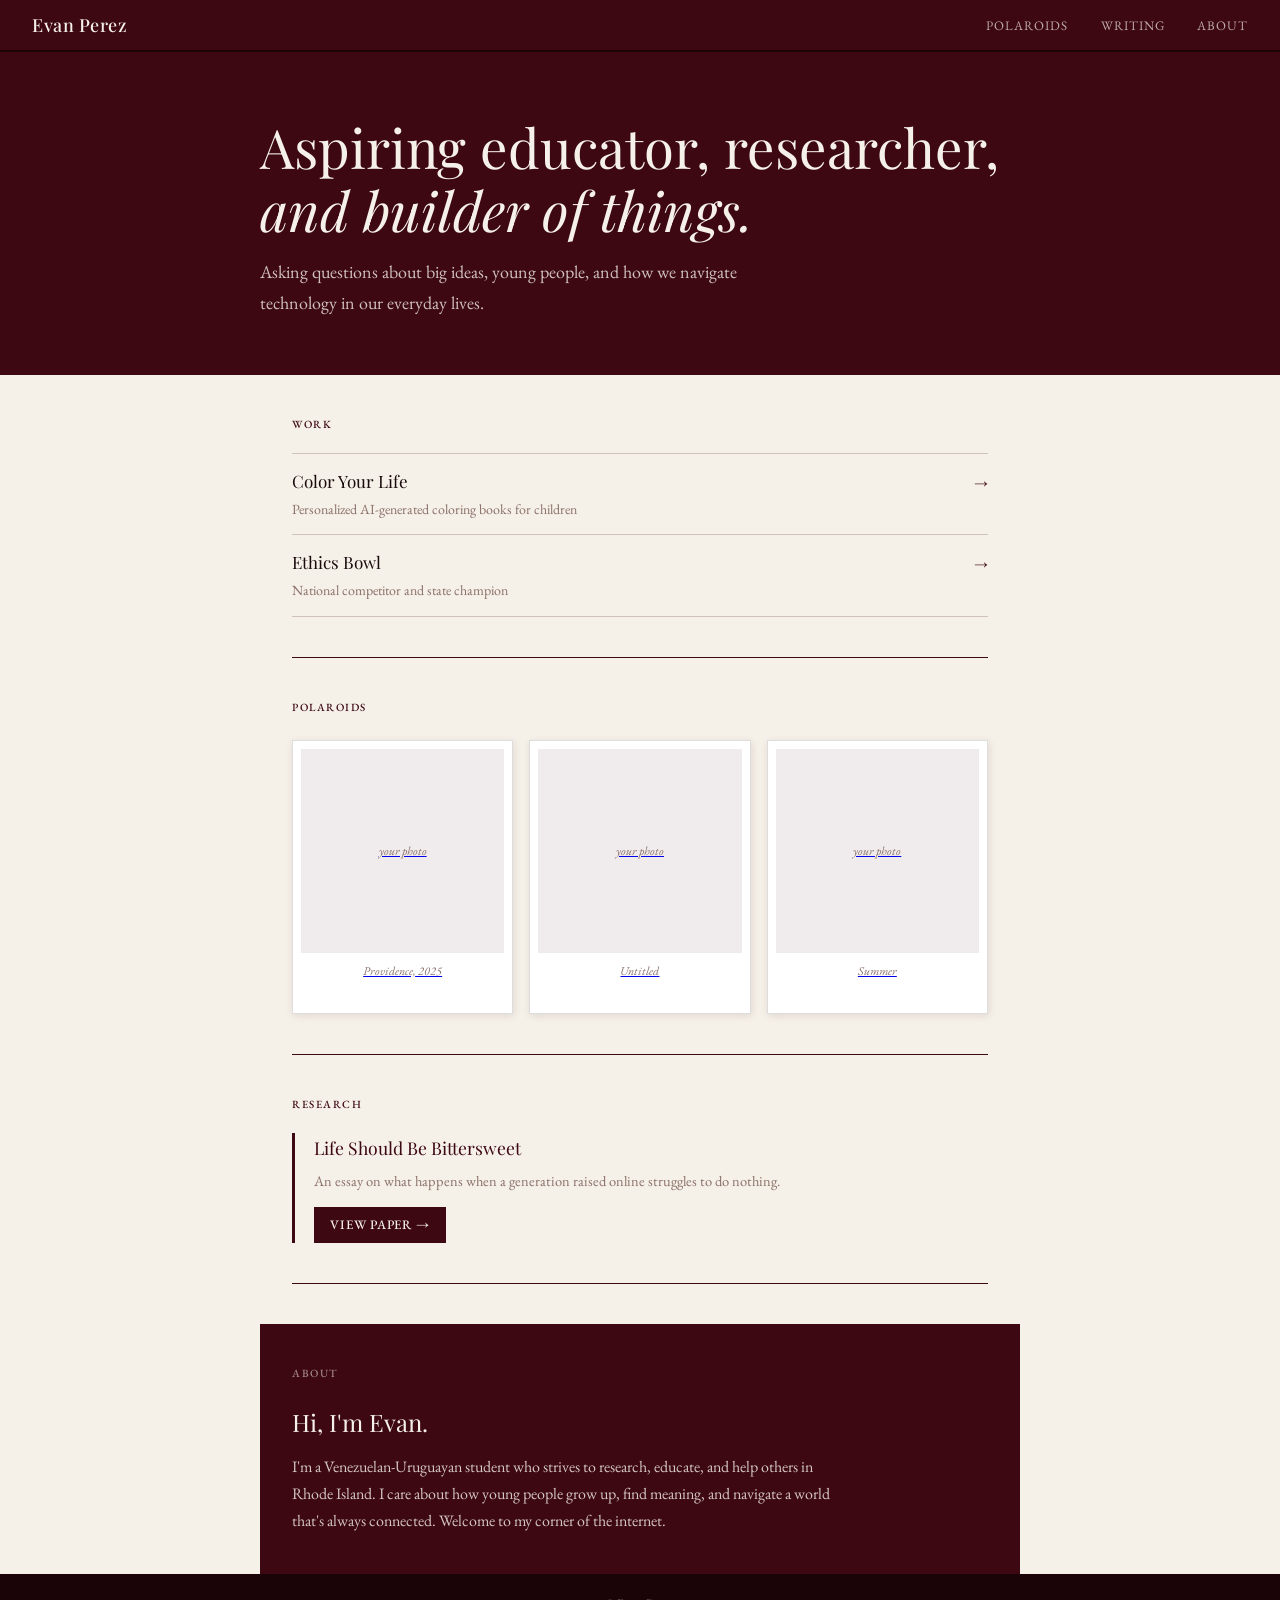
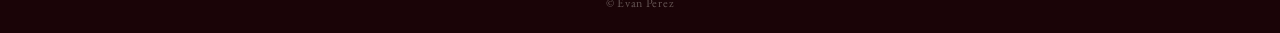
==== index.html @ b38a578d "Update index.html" ====
<!DOCTYPE html>
<html lang="en">
<head>
  <meta charset="UTF-8" />
  <meta name="viewport" content="width=device-width, initial-scale=1.0" />
  <title>Evan Perez</title>
  <link rel="preconnect" href="https://fonts.googleapis.com" />
  <link href="https://fonts.googleapis.com/css2?family=Playfair+Display:ital,wght@0,400;0,500;1,400&family=EB+Garamond:ital,wght@0,400;0,500;1,400&display=swap" rel="stylesheet" />
  <link rel="stylesheet" href="style.css" />
</head>
<body>

  <nav>
    <a href="index.html" class="wordmark">Evan Perez</a>
    <ul>
      <li><a href="polaroids.html">Polaroids</a></li>
      <li><a href="research.html">Writing</a></li>
      <li><a href="#about">About</a></li>
    </ul>
  </nav>

  <div class="hero">
    <div class="hero-inner">
      <h1>Aspiring educator, researcher,<br><em>and builder of things.</em></h1>
      <p>Asking questions about big ideas, young people, and how we navigate technology in our everyday lives.</p>
    </div>
  </div>

  <div class="page">

    <section>
      <div class="section-label">Work</div>
      <div class="project-list">
        <!-- Replace href with your Color Your Life domain, e.g. href="https://coloryourlife.com" -->
        <a class="project-item" href="https://coloryourlife.co" target="_blank">
          <div class="project-item-inner">
            <div class="proj-title">Color Your Life</div>
            <div class="proj-desc">Personalized AI-generated coloring books for children</div>
          </div>
          <span class="proj-arrow">→</span>
        </a>
        <!-- Replace href with a press article or news link about your Ethics Bowl win -->
        <a class="project-item" href="https://brownuniversityadvancement.cmail19.com/t/t-e-wjkktll-jyhyydwa-jh/" target="_blank">
          <div class="project-item-inner">
            <div class="proj-title">Ethics Bowl</div>
            <div class="proj-desc">National competitor and state champion</div>
          </div>
          <span class="proj-arrow">→</span>
        </a>
      </div>
    </section>

    <section>
      <div class="section-label">Polaroids</div>
      <div class="photo-grid">
        <!-- Replace these with your actual images: <img src="images/photo1.jpg" alt="caption"> -->
        <a href="polaroids.html">
          <div class="polaroid"><div class="placeholder">your photo</div><span>Providence, 2025</span></div>
        </a>
        <a href="polaroids.html">
          <div class="polaroid"><div class="placeholder">your photo</div><span>Untitled</span></div>
        </a>
        <a href="polaroids.html">
          <div class="polaroid"><div class="placeholder">your photo</div><span>Summer</span></div>
        </a>
      </div>
    </section>

    <section>
      <div class="section-label">Research</div>
      <div class="paper-block">
        <h3>Life Should Be Bittersweet</h3>
        <p>An essay on what happens when a generation raised online struggles to do nothing.</p>
        <a class="read-link" href="research.html">View paper →</a>
      </div>
    </section>

    <section id="about" style="padding-bottom: 0; border-bottom: none;">
      <div class="about-section">
        <div class="section-label">About</div>
        <h2>Hi, I'm Evan.</h2>
        <p>I'm a Venezuelan-Uruguayan student who strives to research, educate, and help others in Rhode Island. I care about how young people grow up, find meaning, and navigate a world that's always connected. Welcome to my corner of the internet.</p>
      </div>
    </section>

  </div>

  <footer>© Evan Perez</footer>

</body>
</html>
---- style.css ----
*, *::before, *::after { box-sizing: border-box; margin: 0; padding: 0; }

:root {
  --cream: #F5F0E8;
  --maroon: #3D0812;
  --maroon-mid: #5C1020;
  --maroon-light: #7A1A2E;
  --ink: #1A0A0C;
  --muted: #8A7068;
  --rule: 1.5px solid var(--maroon);
}

body {
  font-family: 'EB Garamond', Georgia, serif;
  background: var(--cream);
  color: var(--ink);
  font-size: 16px;
  line-height: 1.7;
}

/* NAV */
nav {
  background: var(--maroon);
  color: var(--cream);
  padding: 0 2rem;
  display: flex;
  align-items: center;
  justify-content: space-between;
  height: 52px;
  border-bottom: 2px solid #1A0408;
}

nav .wordmark {
  font-family: 'Playfair Display', Georgia, serif;
  font-size: 18px;
  font-weight: 500;
  letter-spacing: 0.03em;
  color: var(--cream);
  text-decoration: none;
}

nav ul {
  list-style: none;
  display: flex;
  gap: 2rem;
}

nav ul li a {
  color: rgba(245,240,232,0.7);
  text-decoration: none;
  font-size: 13px;
  letter-spacing: 0.08em;
  text-transform: uppercase;
  font-family: 'EB Garamond', serif;
  transition: color 0.15s;
}

nav ul li a:hover,
nav ul li a.active { color: var(--cream); }

/* HERO */
.hero {
  background: var(--maroon);
  color: var(--cream);
  padding: 4rem 2rem 3.5rem;
  border-bottom: var(--rule);
}

.hero-inner {
  max-width: 760px;
  margin: 0 auto;
}

.hero h1 {
  font-family: 'Playfair Display', Georgia, serif;
  font-size: clamp(2.2rem, 5vw, 3.4rem);
  font-weight: 400;
  line-height: 1.15;
  margin-bottom: 1rem;
}

.hero p {
  font-size: 18px;
  color: rgba(245,240,232,0.8);
  max-width: 520px;
  line-height: 1.7;
}

/* PAGE HEADER (inner pages) */
.page-header {
  background: var(--maroon);
  color: var(--cream);
  padding: 2.5rem 2rem;
  border-bottom: var(--rule);
}

.page-header-inner {
  max-width: 760px;
  margin: 0 auto;
}

.page-header h1 {
  font-family: 'Playfair Display', Georgia, serif;
  font-size: clamp(1.8rem, 4vw, 2.6rem);
  font-weight: 400;
  line-height: 1.2;
}

.page-header p {
  font-size: 16px;
  color: rgba(245,240,232,0.75);
  margin-top: 0.5rem;
  max-width: 480px;
}

/* MAIN LAYOUT */
.page {
  max-width: 760px;
  margin: 0 auto;
  padding: 0 2rem;
}

/* SECTIONS */
section {
  padding: 2.5rem 0;
  border-bottom: var(--rule);
}

section:last-child { border-bottom: none; }

.section-label {
  font-size: 11px;
  letter-spacing: 0.14em;
  text-transform: uppercase;
  color: var(--maroon);
  font-family: 'EB Garamond', serif;
  font-weight: 500;
  margin-bottom: 1.2rem;
}

section h2 {
  font-family: 'Playfair Display', Georgia, serif;
  font-size: 1.5rem;
  font-weight: 400;
  margin-bottom: 0.6rem;
  color: var(--maroon);
}

section p {
  color: var(--ink);
  font-size: 16px;
  max-width: 580px;
}

/* PROJECT LIST */
.project-list {
  display: flex;
  flex-direction: column;
  margin-top: 1rem;
}

.project-item {
  display: flex;
  align-items: baseline;
  justify-content: space-between;
  padding: 0.8rem 0;
  border-bottom: 0.5px solid rgba(61,8,18,0.2);
  text-decoration: none;
  color: var(--ink);
  transition: color 0.15s;
}

.project-item:first-child { border-top: 0.5px solid rgba(61,8,18,0.2); }
.project-item:hover { color: var(--maroon); }

.project-item .proj-title {
  font-family: 'Playfair Display', serif;
  font-size: 17px;
}

.project-item .proj-desc {
  font-size: 14px;
  color: var(--muted);
  margin-top: 2px;
}

.project-item .proj-arrow {
  font-size: 14px;
  color: var(--maroon);
  flex-shrink: 0;
  margin-left: 1rem;
}

.project-item-inner { flex: 1; }

/* POLAROID GRID */
.photo-grid {
  display: grid;
  grid-template-columns: repeat(3, 1fr);
  gap: 16px;
  margin-top: 1.5rem;
}

.polaroid {
  background: #fff;
  padding: 8px 8px 32px;
  border: 0.5px solid #ddd;
  box-shadow: 1px 2px 8px rgba(61,8,18,0.1);
}

.polaroid img {
  width: 100%;
  aspect-ratio: 1;
  object-fit: cover;
  display: block;
}

.polaroid .placeholder {
  width: 100%;
  aspect-ratio: 1;
  background: rgba(61,8,18,0.08);
  display: flex;
  align-items: center;
  justify-content: center;
  font-size: 12px;
  color: var(--muted);
  font-style: italic;
}

.polaroid span {
  display: block;
  text-align: center;
  font-size: 12px;
  color: var(--muted);
  margin-top: 8px;
  font-style: italic;
}

/* PAPER BLOCK */
.paper-block {
  margin-top: 1.2rem;
  border-left: 3px solid var(--maroon);
  padding-left: 1.2rem;
}

.paper-block h3 {
  font-family: 'Playfair Display', serif;
  font-size: 1.1rem;
  font-weight: 400;
  margin-bottom: 0.4rem;
  color: var(--maroon);
}

.paper-block p {
  font-size: 14.5px;
  color: var(--muted);
  margin-bottom: 0.8rem;
}

.paper-block .meta {
  font-size: 12px;
  color: var(--muted);
  letter-spacing: 0.04em;
  margin-bottom: 0.8rem;
}

.read-link {
  display: inline-block;
  font-size: 13px;
  letter-spacing: 0.06em;
  text-transform: uppercase;
  color: var(--cream);
  background: var(--maroon);
  text-decoration: none;
  font-weight: 500;
  padding: 0.45rem 1rem;
}

.read-link:hover { background: var(--maroon-mid); }

/* ABOUT BLOCK */
.about-section {
  background: var(--maroon);
  color: var(--cream);
  margin: 0 -2rem;
  padding: 2.5rem 2rem;
}

.about-section .section-label { color: rgba(245,240,232,0.55); }

.about-section h2 {
  color: var(--cream);
  font-family: 'Playfair Display', serif;
  font-size: 1.5rem;
  font-weight: 400;
  margin-bottom: 0.6rem;
}

.about-section p {
  color: rgba(245,240,232,0.82);
  max-width: 560px;
}

/* FOOTER */
footer {
  background: #1A0408;
  color: rgba(245,240,232,0.35);
  text-align: center;
  font-size: 12px;
  letter-spacing: 0.06em;
  padding: 1.2rem 2rem;
}

/* WORK PAGE */
.work-block {
  padding: 2rem 0;
  border-bottom: var(--rule);
}

.work-block:last-child { border-bottom: none; }

.work-block h2 {
  font-family: 'Playfair Display', serif;
  font-size: 1.4rem;
  font-weight: 400;
  color: var(--maroon);
  margin-bottom: 0.5rem;
}

.work-block .tag {
  display: inline-block;
  font-size: 11px;
  letter-spacing: 0.1em;
  text-transform: uppercase;
  color: var(--maroon);
  border: 0.5px solid var(--maroon);
  padding: 2px 8px;
  margin-bottom: 0.8rem;
}

.work-block p {
  font-size: 16px;
  max-width: 580px;
  margin-bottom: 1rem;
  color: var(--ink);
}

.work-link {
  font-size: 13px;
  letter-spacing: 0.06em;
  text-transform: uppercase;
  color: var(--maroon);
  text-decoration: none;
  font-weight: 500;
}

.work-link:hover { text-decoration: underline; }
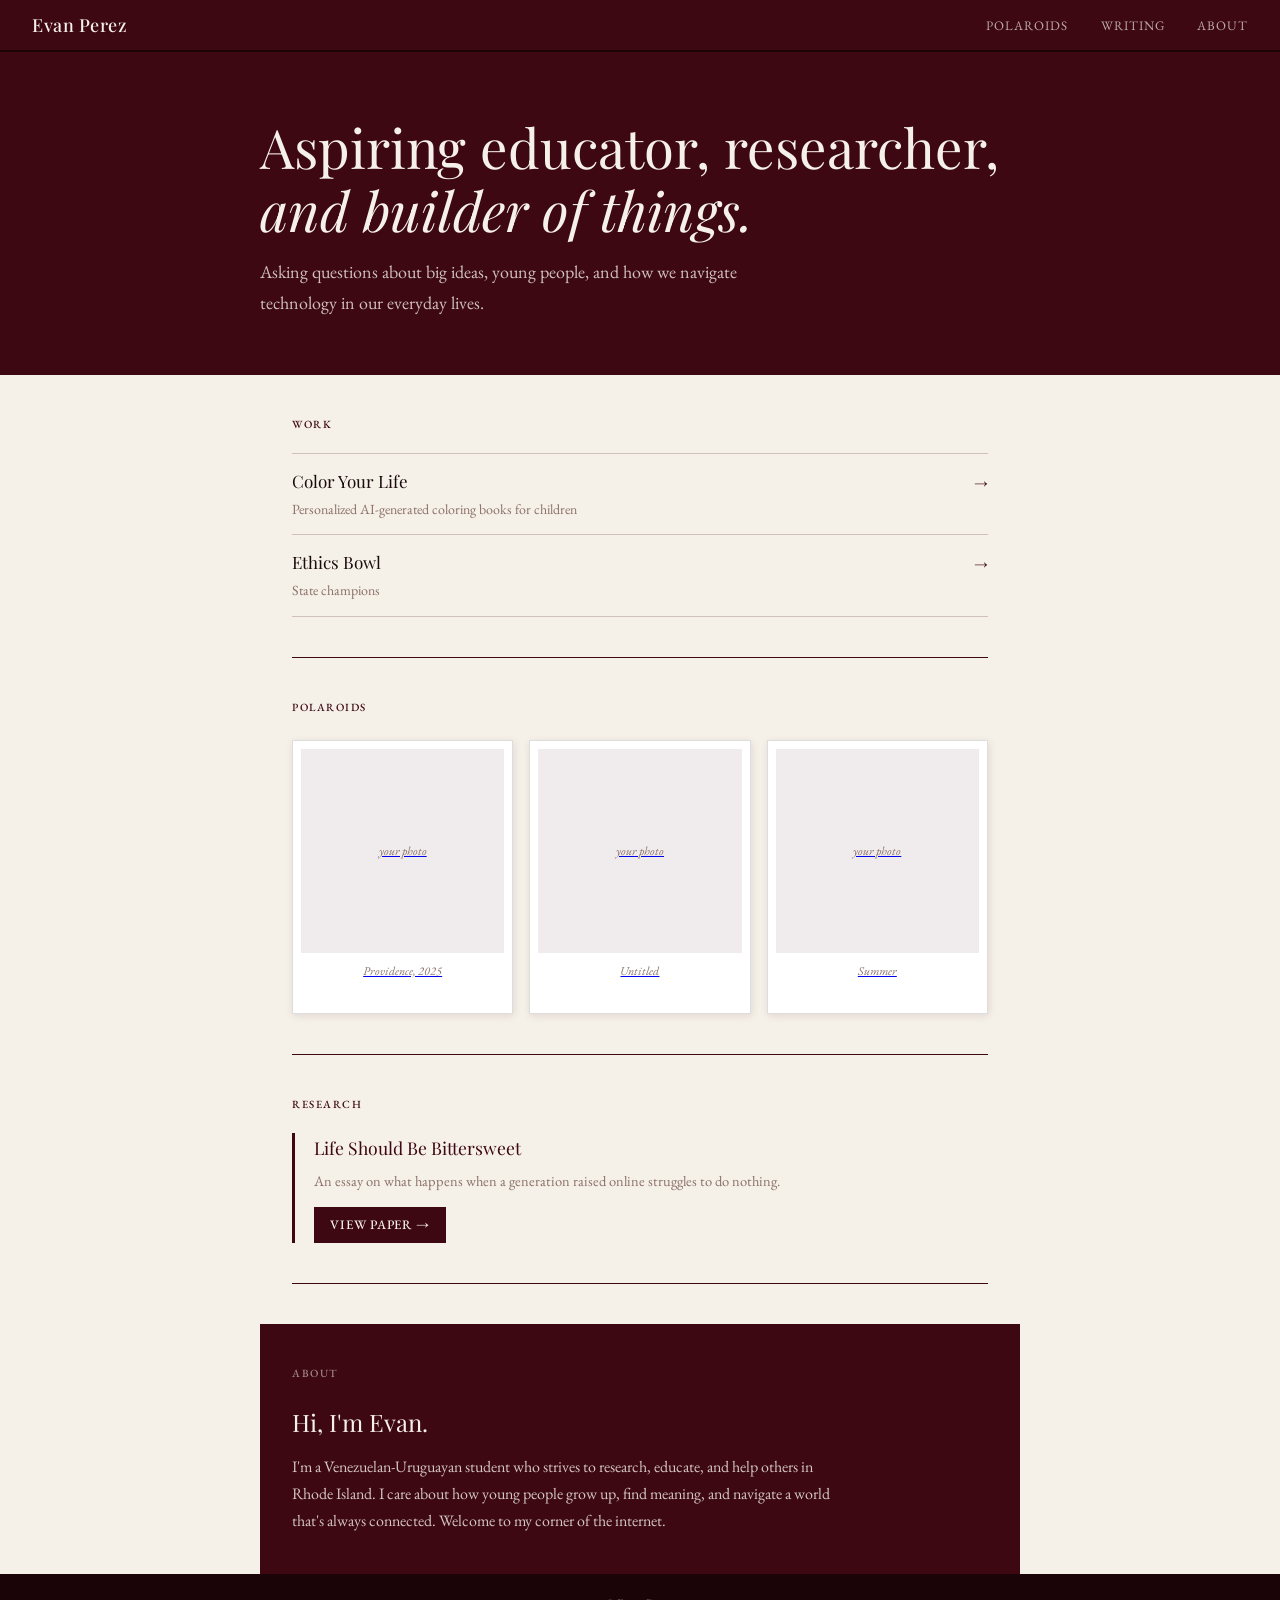
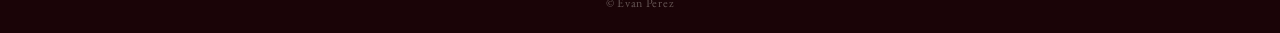
==== commit 87847e26: "Update project description for Ethics Bowl" ====
--- a/index.html
+++ b/index.html
@@ -43,7 +43,7 @@
         <a class="project-item" href="https://brownuniversityadvancement.cmail19.com/t/t-e-wjkktll-jyhyydwa-jh/" target="_blank">
           <div class="project-item-inner">
             <div class="proj-title">Ethics Bowl</div>
-            <div class="proj-desc">National competitor and state champion</div>
+            <div class="proj-desc">State champions</div>
           </div>
           <span class="proj-arrow">→</span>
         </a>
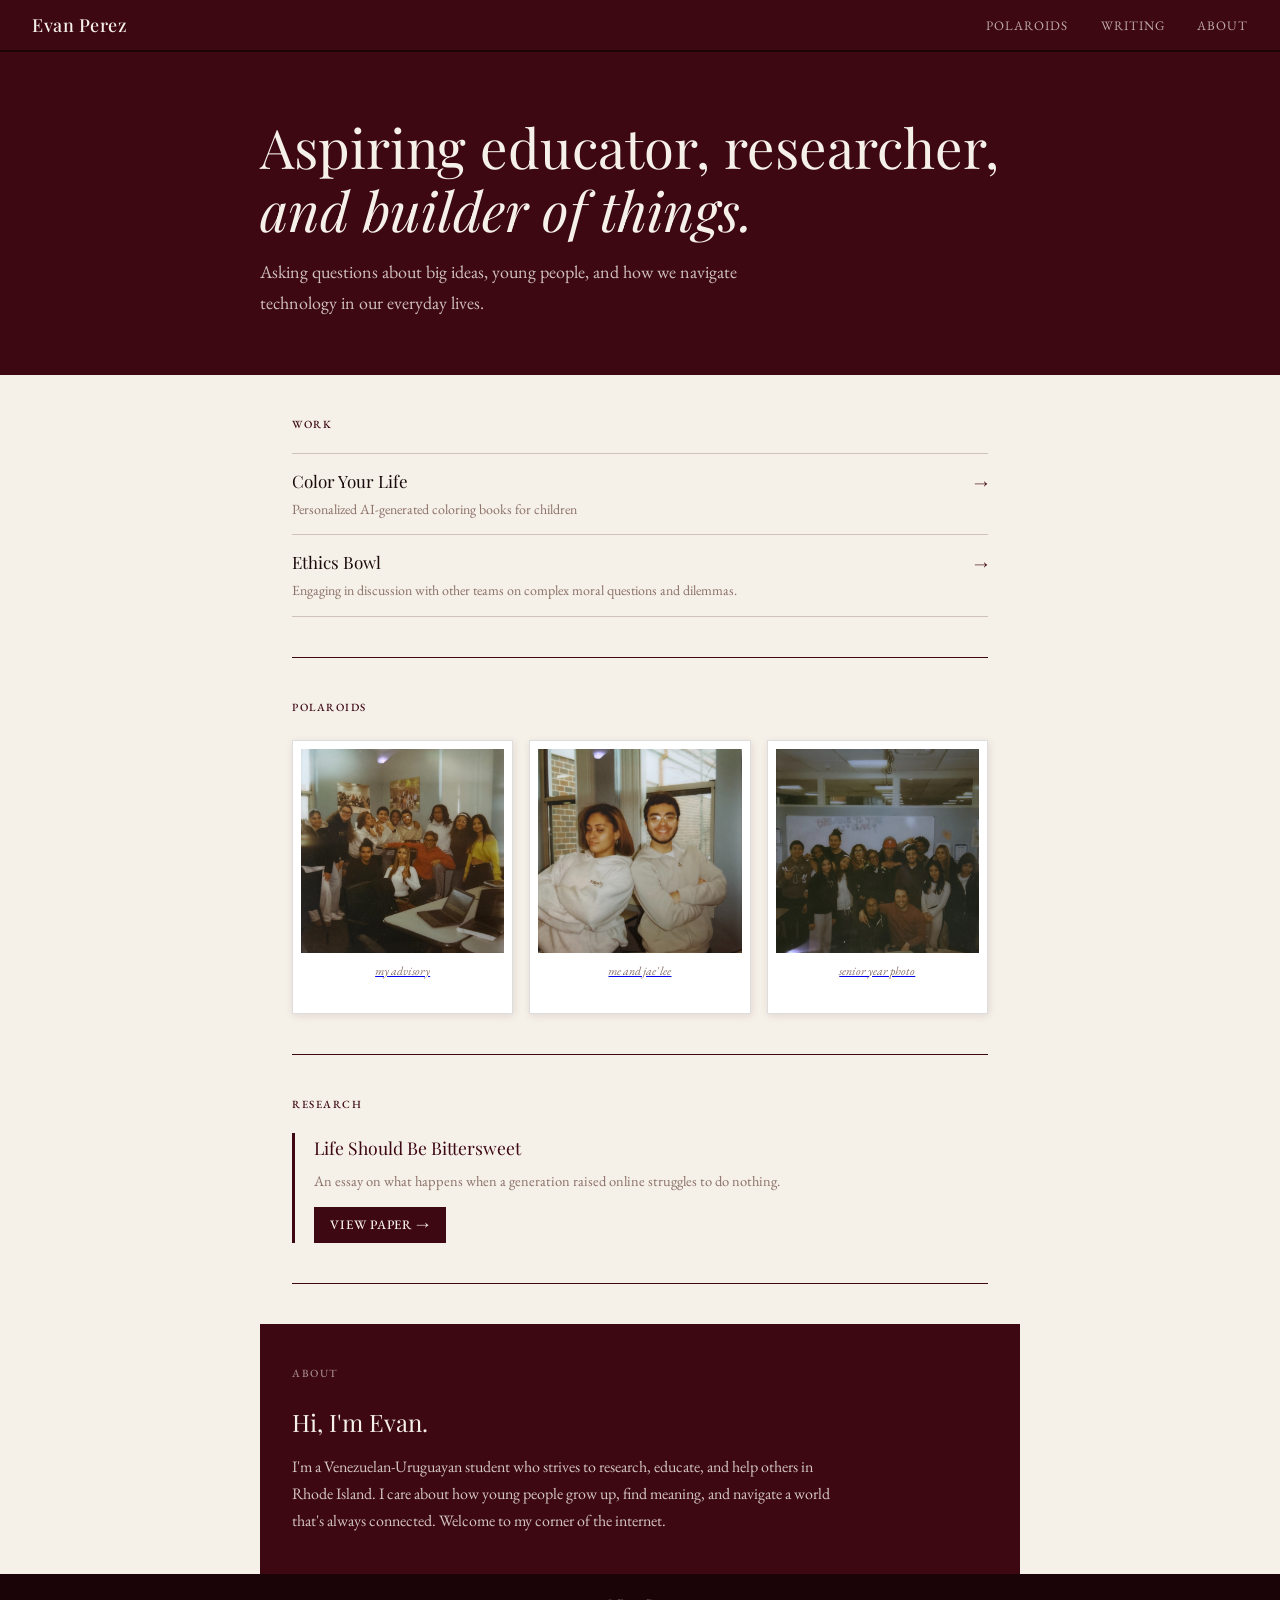
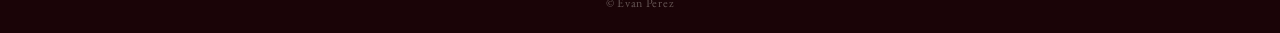
==== commit e4163bc6: "Update project description and polaroid images" ====
--- a/index.html
+++ b/index.html
@@ -43,7 +43,7 @@
         <a class="project-item" href="https://brownuniversityadvancement.cmail19.com/t/t-e-wjkktll-jyhyydwa-jh/" target="_blank">
           <div class="project-item-inner">
             <div class="proj-title">Ethics Bowl</div>
-            <div class="proj-desc">State champions</div>
+            <div class="proj-desc">Engaging in discussion with other teams on complex moral questions and dilemmas.</div>
           </div>
           <span class="proj-arrow">→</span>
         </a>
@@ -55,13 +55,13 @@
       <div class="photo-grid">
         <!-- Replace these with your actual images: <img src="images/photo1.jpg" alt="caption"> -->
         <a href="polaroids.html">
-          <div class="polaroid"><div class="placeholder">your photo</div><span>Providence, 2025</span></div>
+          <div class="polaroid"><img src="polaroids/advisory.JPG" alt="advisory"><span>my advisory</span></div>
         </a>
         <a href="polaroids.html">
-          <div class="polaroid"><div class="placeholder">your photo</div><span>Untitled</span></div>
+          <div class="polaroid"><img src="polaroids/jaelee & evan.JPG" alt="jae lee & evan"><span>me and jae' lee</span></div>
         </a>
         <a href="polaroids.html">
-          <div class="polaroid"><div class="placeholder">your photo</div><span>Summer</span></div>
+          <div class="polaroid"><img src="polaroids/advisory photo.JPG" alt="advisory photo"><span>senior year photo</span></div>
         </a>
       </div>
     </section>
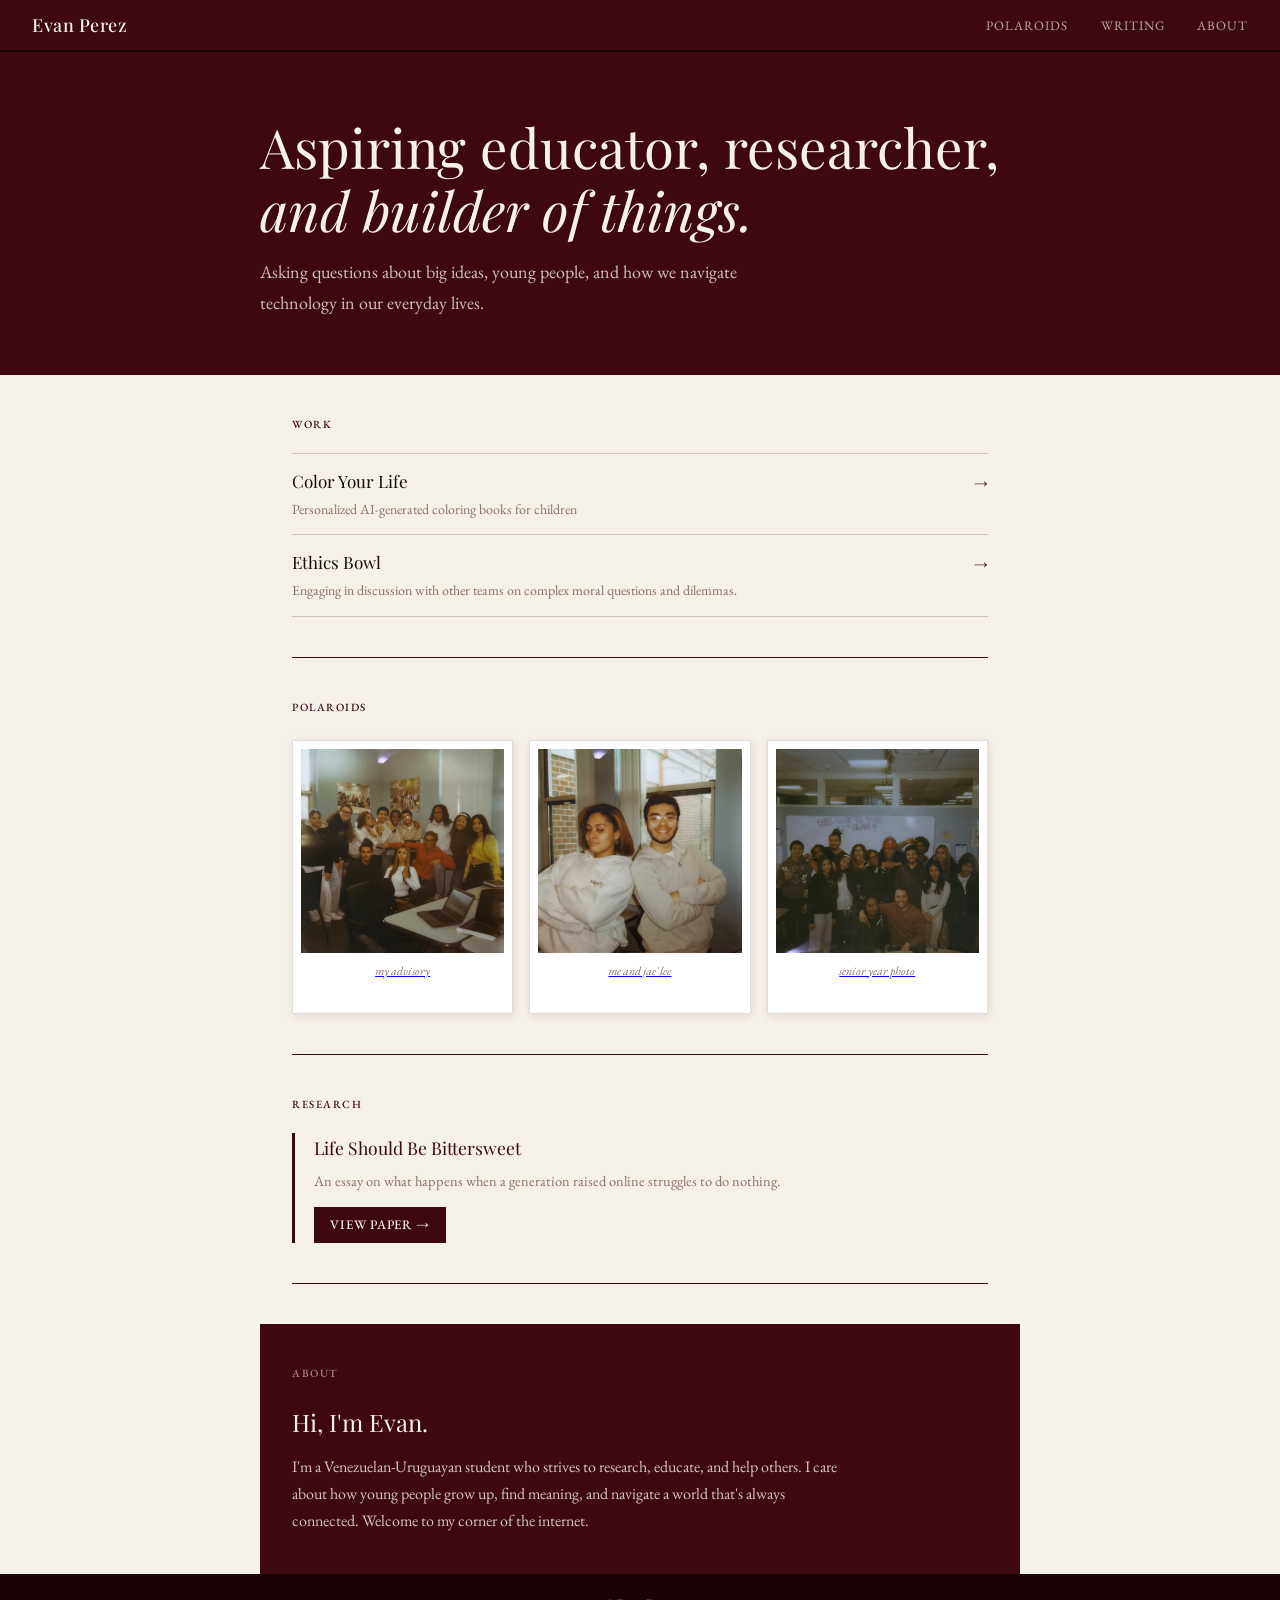
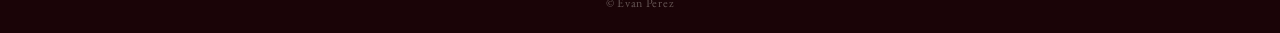
==== commit 37a05bca: "Remove location reference from about section" ====
--- a/index.html
+++ b/index.html
@@ -79,7 +79,7 @@
       <div class="about-section">
         <div class="section-label">About</div>
         <h2>Hi, I'm Evan.</h2>
-        <p>I'm a Venezuelan-Uruguayan student who strives to research, educate, and help others in Rhode Island. I care about how young people grow up, find meaning, and navigate a world that's always connected. Welcome to my corner of the internet.</p>
+        <p>I'm a Venezuelan-Uruguayan student who strives to research, educate, and help others. I care about how young people grow up, find meaning, and navigate a world that's always connected. Welcome to my corner of the internet.</p>
       </div>
     </section>
 
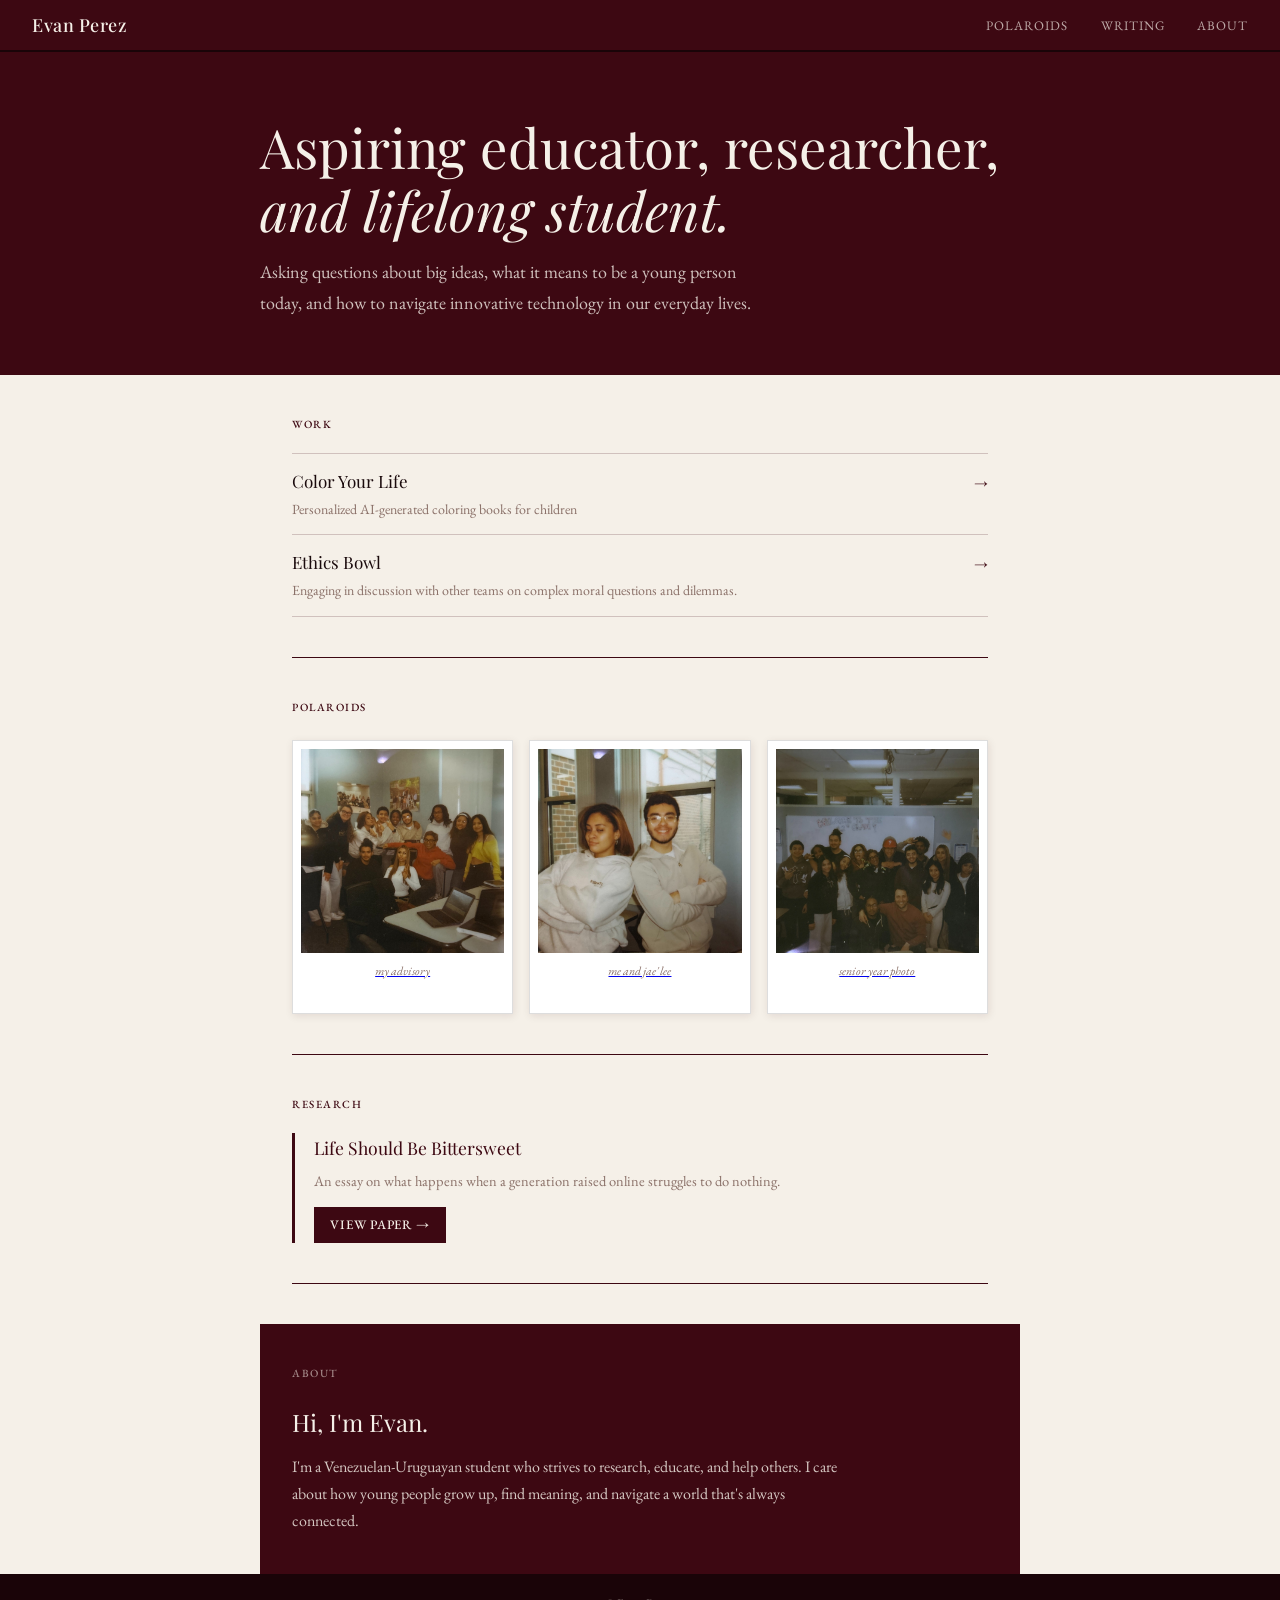
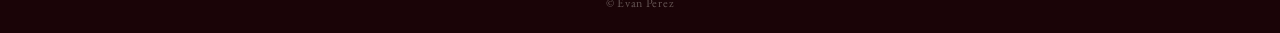
==== commit 573c3215: "Revise hero and about section content Updated hero section text and modified the about section parag" ====
--- a/index.html
+++ b/index.html
@@ -21,8 +21,8 @@
 
   <div class="hero">
     <div class="hero-inner">
-      <h1>Aspiring educator, researcher,<br><em>and builder of things.</em></h1>
-      <p>Asking questions about big ideas, young people, and how we navigate technology in our everyday lives.</p>
+      <h1>Aspiring educator, researcher,<br><em>and lifelong student.</em></h1>
+      <p>Asking questions about big ideas, what it means to be a young person today, and how to navigate innovative technology in our everyday lives.</p>
     </div>
   </div>
 
@@ -79,7 +79,7 @@
       <div class="about-section">
         <div class="section-label">About</div>
         <h2>Hi, I'm Evan.</h2>
-        <p>I'm a Venezuelan-Uruguayan student who strives to research, educate, and help others. I care about how young people grow up, find meaning, and navigate a world that's always connected. Welcome to my corner of the internet.</p>
+        <p>I'm a Venezuelan-Uruguayan student who strives to research, educate, and help others. I care about how young people grow up, find meaning, and navigate a world that's always connected. </p>
       </div>
     </section>
 
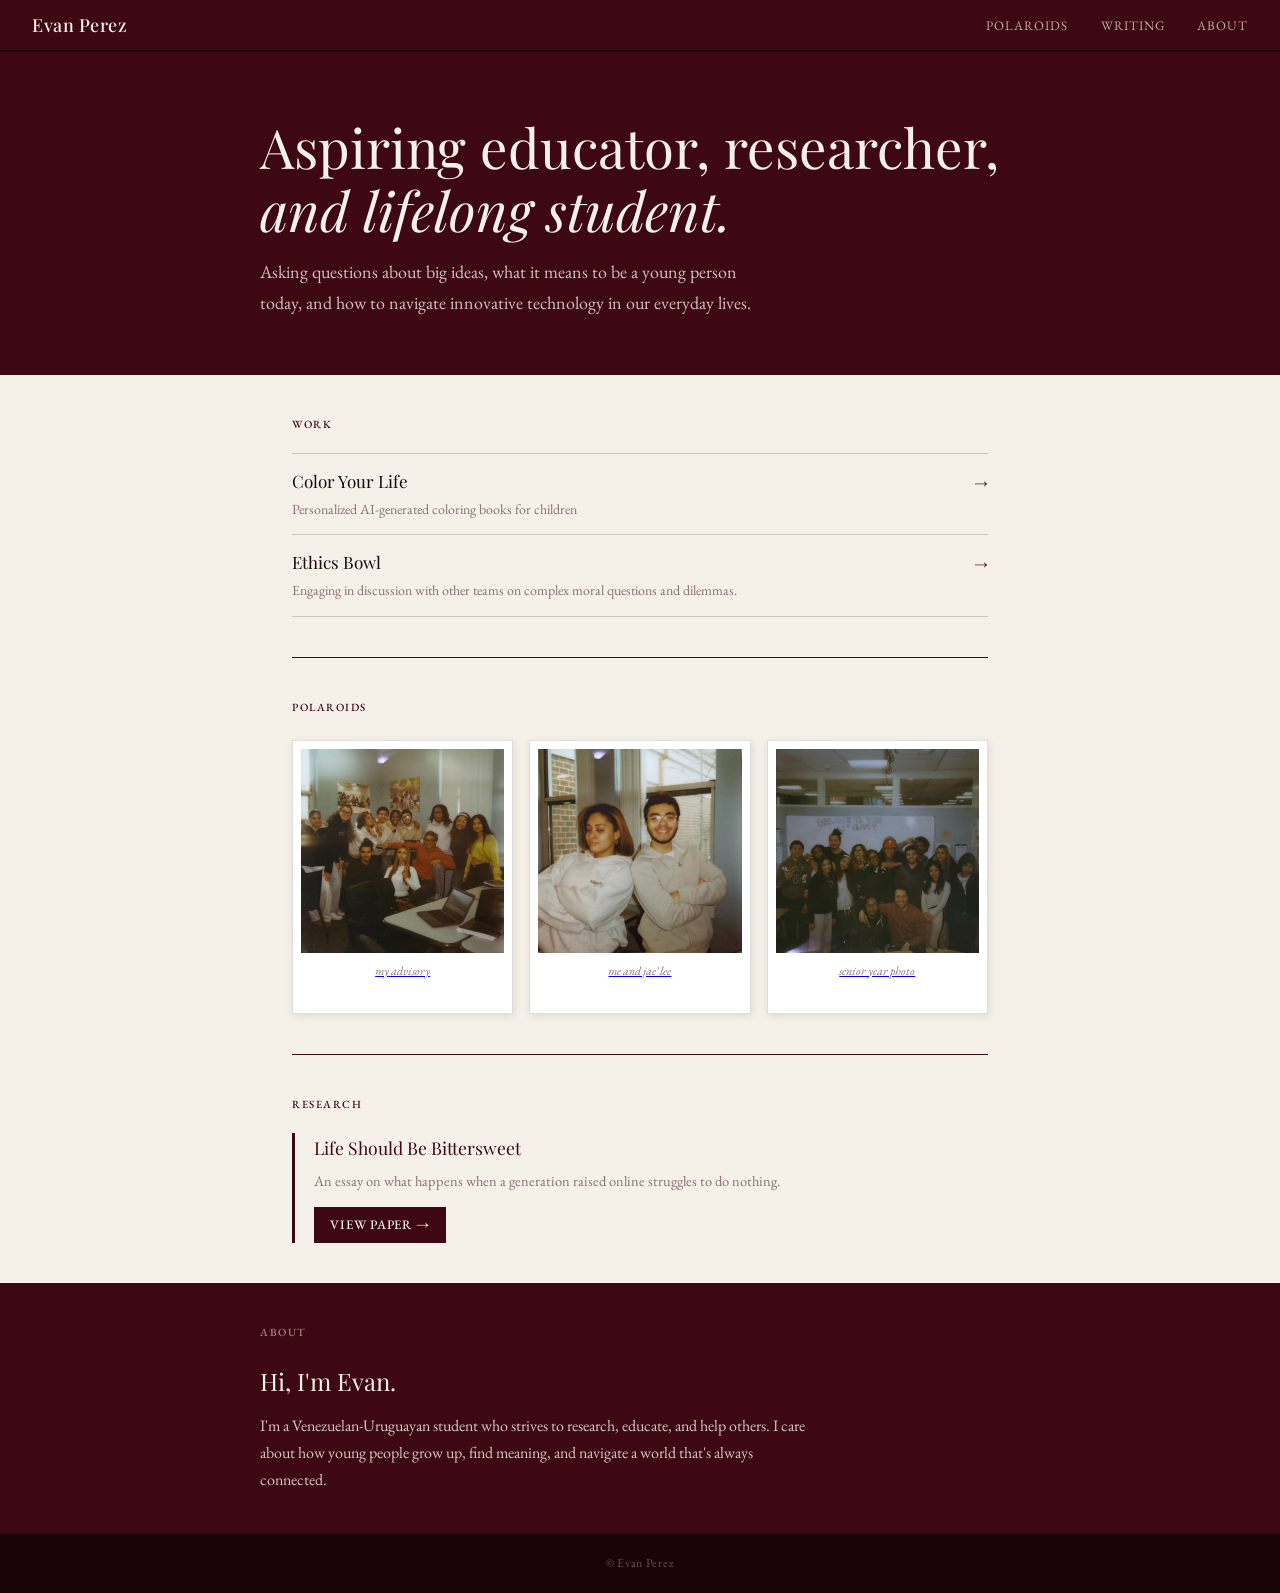
==== commit f152d8d9: "Add files via upload" ====
--- a/index.html
+++ b/index.html
@@ -75,15 +75,17 @@
       </div>
     </section>
 
-    <section id="about" style="padding-bottom: 0; border-bottom: none;">
-      <div class="about-section">
-        <div class="section-label">About</div>
-        <h2>Hi, I'm Evan.</h2>
-        <p>I'm a Venezuelan-Uruguayan student who strives to research, educate, and help others. I care about how young people grow up, find meaning, and navigate a world that's always connected. </p>
-      </div>
-    </section>
+    </div>
 
   </div>
+
+  <section id="about" style="margin: 0; background: var(--maroon); color: var(--cream); padding: 2.5rem 2rem;">
+    <div style="max-width: 760px; margin: 0 auto;">
+      <div class="section-label" style="color: rgba(245,240,232,0.55);">About</div>
+      <h2 style="color: var(--cream); font-family: 'Playfair Display', serif; font-size: 1.5rem; font-weight: 400; margin-bottom: 0.6rem;">Hi, I'm Evan.</h2>
+      <p style="color: rgba(245,240,232,0.82); max-width: 560px;">I'm a Venezuelan-Uruguayan student who strives to research, educate, and help others. I care about how young people grow up, find meaning, and navigate a world that's always connected.</p>
+    </div>
+  </section>
 
   <footer>© Evan Perez</footer>
 
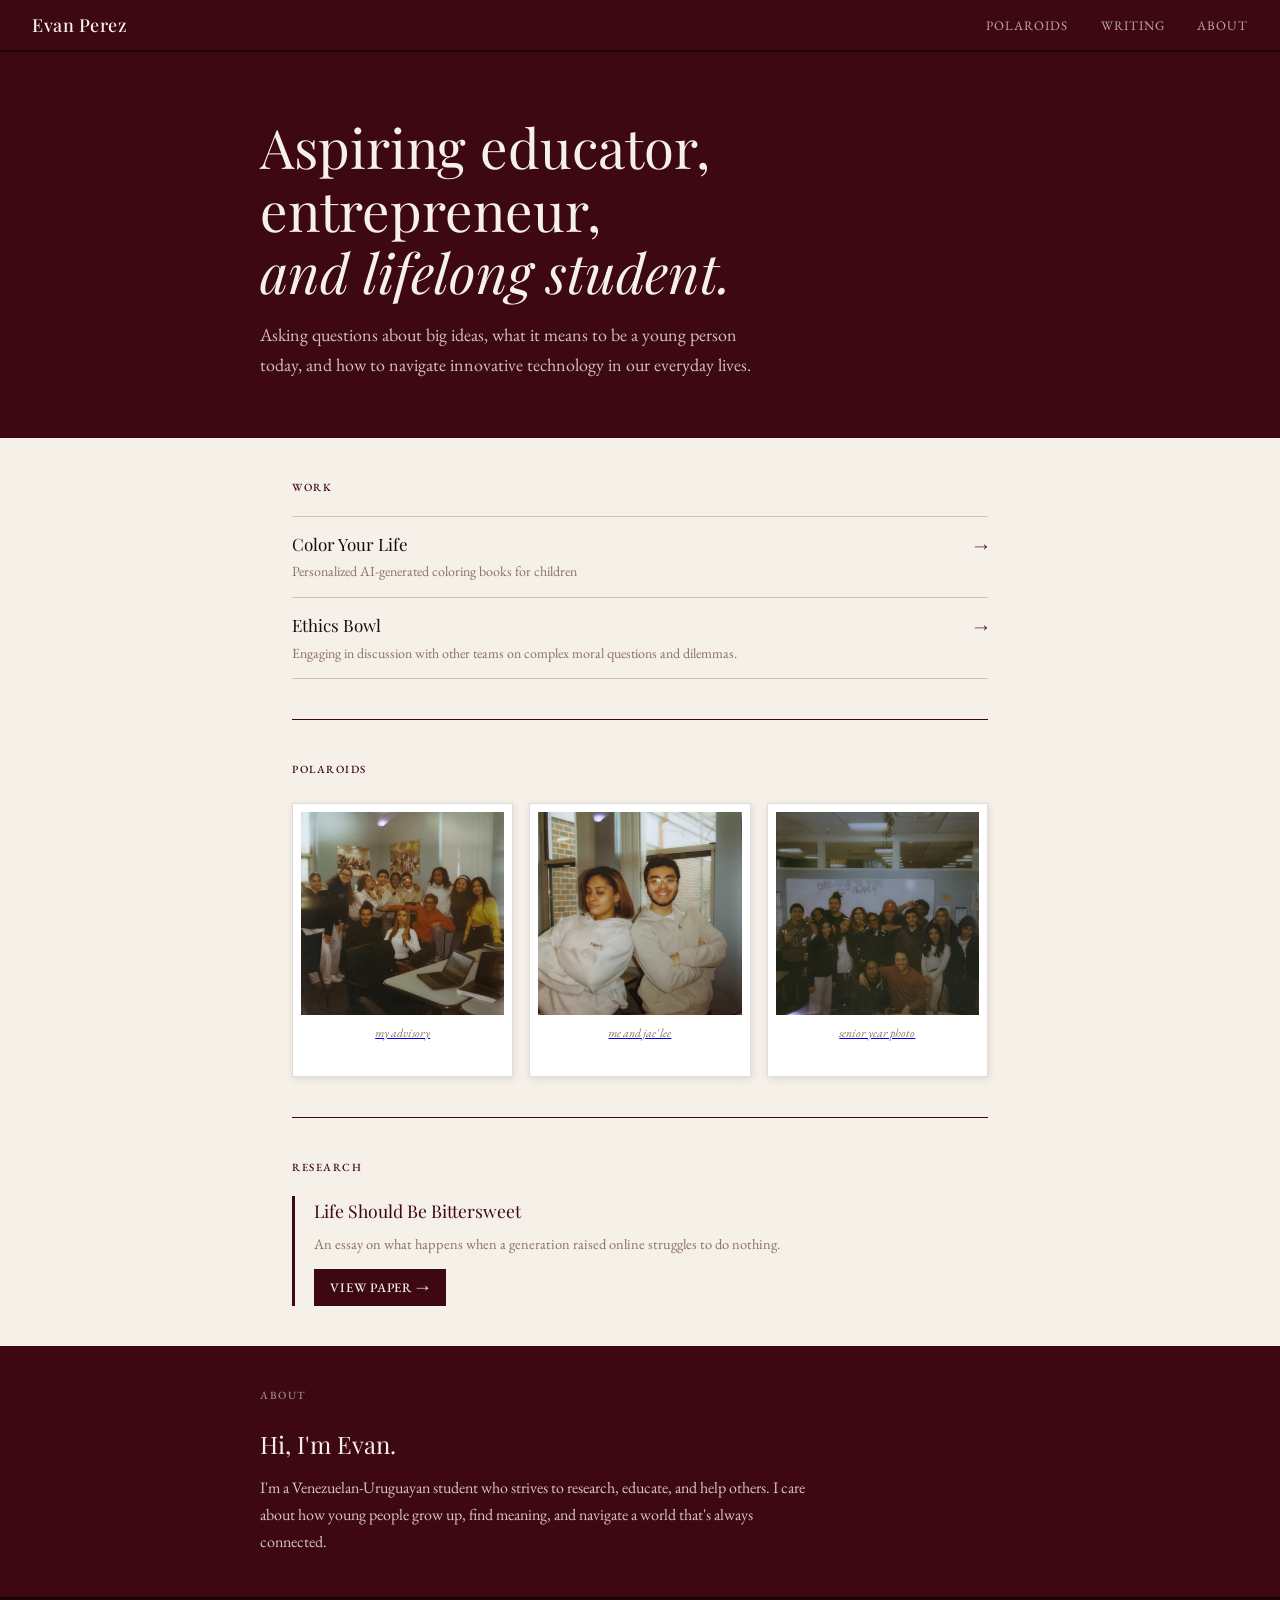
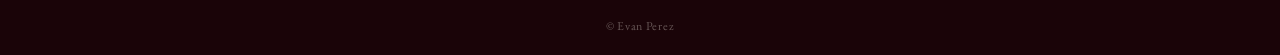
==== commit 887eebf5: "Update title to reflect entrepreneurship" ====
--- a/index.html
+++ b/index.html
@@ -21,7 +21,7 @@
 
   <div class="hero">
     <div class="hero-inner">
-      <h1>Aspiring educator, researcher,<br><em>and lifelong student.</em></h1>
+      <h1>Aspiring educator, entrepreneur,<br><em>and lifelong student.</em></h1>
       <p>Asking questions about big ideas, what it means to be a young person today, and how to navigate innovative technology in our everyday lives.</p>
     </div>
   </div>
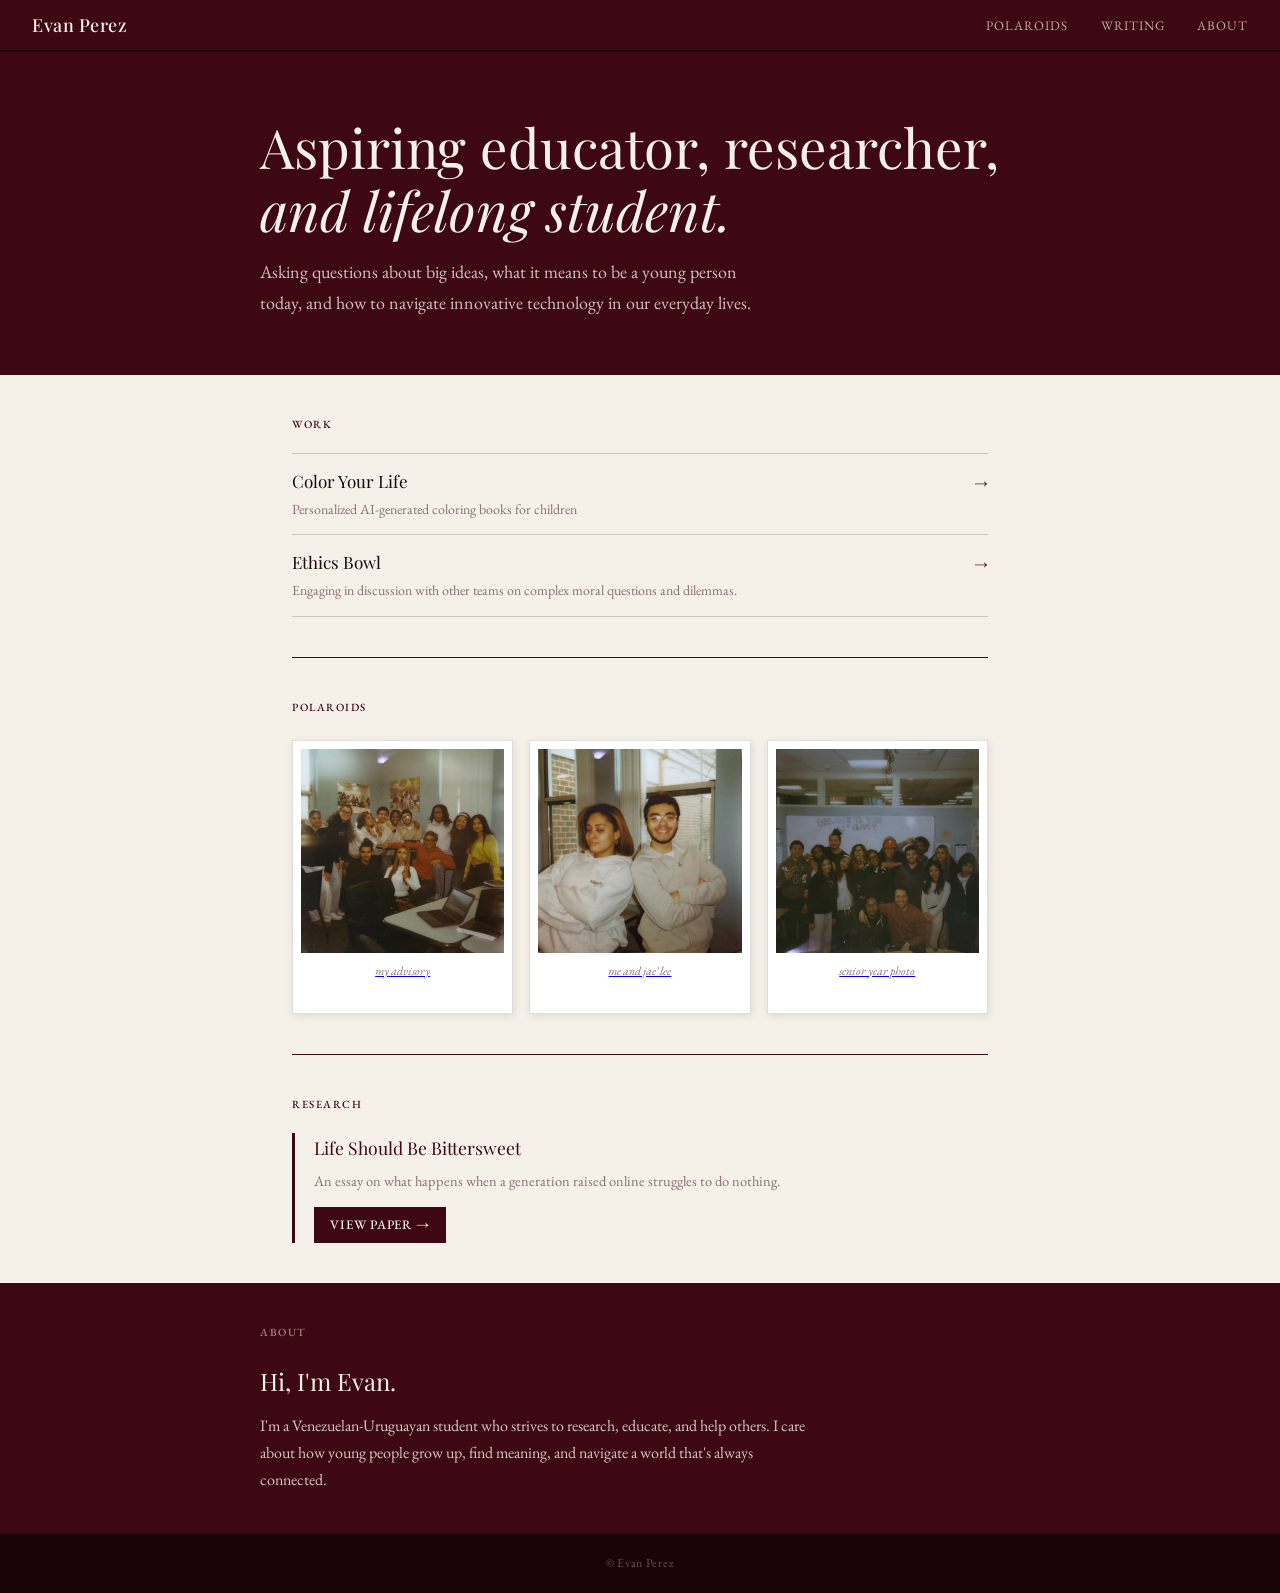
==== commit 9be11178: "Update title to include 'researcher' instead of 'entrepreneur'" ====
--- a/index.html
+++ b/index.html
@@ -21,7 +21,7 @@
 
   <div class="hero">
     <div class="hero-inner">
-      <h1>Aspiring educator, entrepreneur,<br><em>and lifelong student.</em></h1>
+      <h1>Aspiring educator, researcher,<br><em>and lifelong student.</em></h1>
       <p>Asking questions about big ideas, what it means to be a young person today, and how to navigate innovative technology in our everyday lives.</p>
     </div>
   </div>
